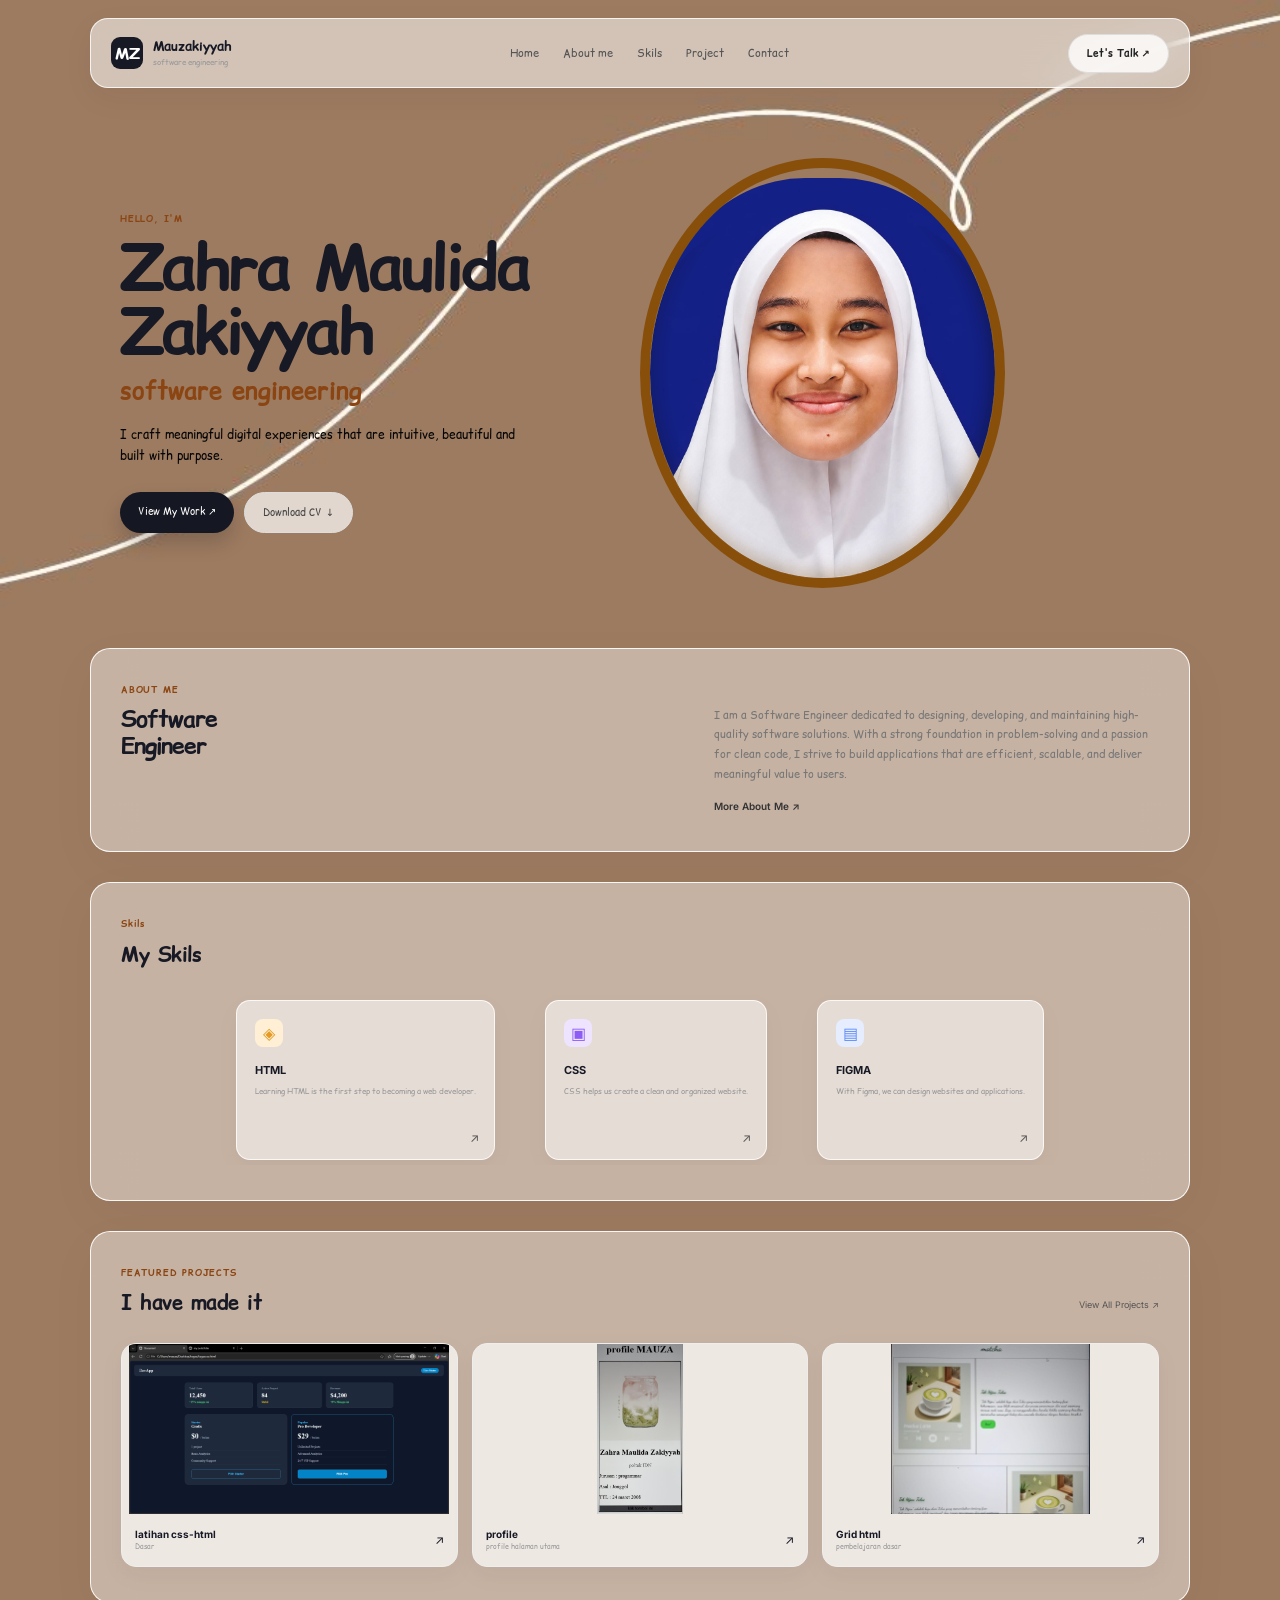
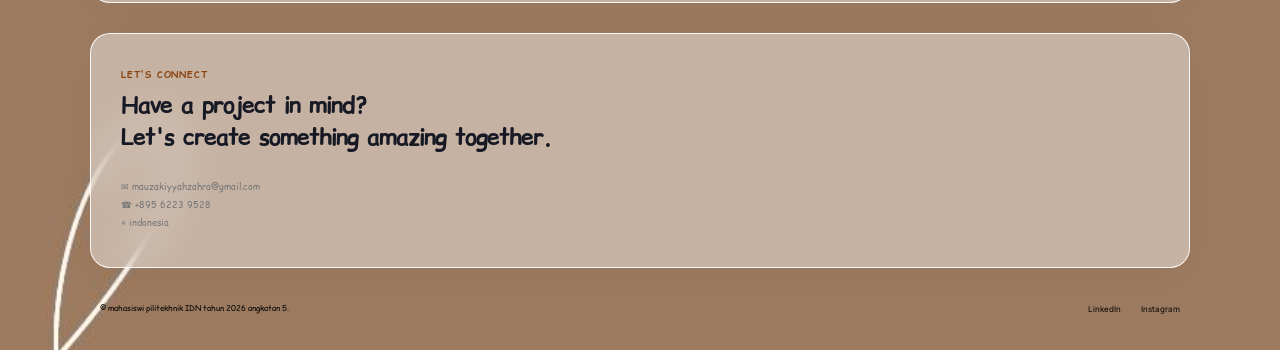
==== index.html @ 2c48663e "frst commit" ====
<!DOCTYPE html>
<html lang="en">
<head>
    <meta charset="UTF-8">
    <meta name="viewport" content="width=device-width, initial-scale=1.0">
    <title>my portofolio</title>
    <link rel="stylesheet" href="style.css">
    <link rel="preconnect" href="https://fonts.googleapis.com">
    <link rel="preconnect" href="https://fonts.gstatic.com" crossorigin>
    <link href="https://fonts.googleapis.com/css2?family=Inter:wght@400;500;600;700;800&display=swap" rel="stylesheet">
</head>
<body>
    <div class="container">
        <!-- NAVBAR -->
        <header class="navbar">
            <div class="logo">
                <div class="logo-icon">MZ</div>
                <div>
                    <strong>Mauzakiyyah</strong>
                    <span>software engineering</span>
                </div>
            </div>

            <nav>
                <a href="#home">Home</a>
                <a href="#about">About me</a>
                <a href="#services">Skils</a>
                <a href="#work">Project</a>
                <!-- <a href="#process">Pr</a>
                <a href="#testimonials">Testimonials</a> -->
                <a href="#contact">Contact</a>
            </nav>

            <a href="#contact" class="talk-btn">
                Let's Talk ↗
            </a>
        </header>


        <!-- HERO -->
        <section class="hero" id="home">

            <div class="hero-content">

                <p class="small-title">HELLO, I'M</p>

                <h1>Zahra Maulida Zakiyyah</h1>

                <h2>software engineering</h2>

                <p class="description">
                    I craft meaningful digital experiences that are intuitive,
                    beautiful and built with purpose.
                </p>

                <div class="hero-buttons">
                    <a href="#work" class="primary-btn">
                        View My Work ↗
                    </a>

                    <a href="#" class="secondary-btn">
                        Download CV ↓
                    </a>
                </div>

              
            </div>

            <div class="hero-image">

                <img src="asset/me2.jpeg" alt="Profile">

            
            </div>

        </section>


        <!-- ABOUT -->
        <section class="about section" id="about">

            <div class="section-label">ABOUT ME</div>

            <div class="about-grid">

                <div>
                    <h2>
                        Software<br>
                        Engineer
                    </h2>

                </div>

                <div class="about-text">
                    <p>
                        I am a Software Engineer dedicated to designing, developing, and maintaining high-quality software solutions. With a strong foundation in problem-solving and a passion for clean code, I strive to build applications that are efficient, scalable, and deliver meaningful value to users.
                    </p>

                    

                    <a href="#" class="text-link">
                        More About Me ↗
                    </a>
                </div>

            </div>

        </section>


        <!-- SERVICES -->
        <section class="section" id="services">

            <div class="section-label">Skils</div>

            <h2 class="section-title">My Skils</h2>

            <div class="cards">

                <div class="service-card">
                    <div class="icon">◈</div>
                    <h3>HTML</h3>
                    <p>
                        Learning HTML is the first step to becoming a web developer.
                    </p>
                    <a href="#">↗</a>
                </div>

                <div class="service-card">
                    <div class="icon purple">▣</div>
                    <h3>CSS</h3>
                    <p>
                        CSS helps us create a clean and organized website.
                    </p>
                    <a href="#">↗</a>
                </div>

                <div class="service-card">
                    <div class="icon blue">▤</div>
                    <h3>FIGMA</h3>
                    <p>
                        With Figma, we can design websites and applications.
                    </p>
                    <a href="#">↗</a>
                </div>

                <!-- <div class="service-card">
                    <div class="icon green">◉</div>
                    <h3>User Research</h3>
                    <p>
                        Understanding users deeply through research
                        and testing.
                    </p>
                    <a href="#">↗</a>
                </div> -->

            </div>

        </section>


        <!-- TOOLS -->
        <!-- <section class="section tools-section">

            <div class="section-label">TOOLS & SKILLS</div>

            <h2 class="section-title">Technologies I Use</h2>

            <div class="tools">

                <div class="tool">css</div>
                <div class="tool">html</div>
                <div class="tool">vscode</div>
                

            </div>

        </section> -->


        <!-- PROJECTS -->
        <section class="section" id="work">

            <div class="section-header">

                <div>
                    <div class="section-label">FEATURED PROJECTS</div>
                    <h2 class="section-title">I have made it</h2>
                </div>

                <a href="#" class="view-all">View All Projects ↗</a>

            </div>

            <div class="projects">

                <div class="project-card">

                    <div class="project-image finance">
                        <img src="asset/Document and 1 more page - Personal - Microsoft​ Edge 16_09_2026 05_35_16.png" alt="">
                        <div class="fake-screen">
                            <div class="fake-chart"></div>
                        </div>
                    </div>

                    <div class="project-info">
                        <div>
                            <h3>latihan css-html </h3>
                            <p>Dasar</p>
                        </div>

                        <span>↗</span>
                    </div>

                </div>


                <div class="project-card">

                    <div class="project-image dashboard">
                        <img src="asset/prto1.jpeg" alt="">
                        <div class="dashboard-box">
                        </div>
                    </div>

                    <div class="project-info">
                        <div>
                            <h3>profile</h3>
                            <p>profile halaman utama</p>
                        </div>

                        <span>↗</span>
                    </div>

                </div>


                <div class="project-card">

                    <div class="project-image landing">
                        <img src="asset/prto2.jpeg" alt="">
                        <div class="landing-box">
                        </div>
                    </div>

                    <div class="project-info">
                        <div>
                            <h3>Grid html</h3>
                            <p>pembelajaran dasar</p>
                        </div>

                        <span>↗</span>
                    </div>

                </div>

            </div>

        </section>


        


        <!-- CONTACT -->
         <section class="contact section" id="contact">

             <div class="contact-info">

                 <div class="section-label">LET'S CONNECT</div>

                <h2>
                    Have a project in mind?
                    <br>
                    Let's create something amazing
                    together.
                    
                </h2> 

                 <div class="contact-list">
                    <p>✉ mauzakiyyahzahra@gmail.com</p>
                    <p>☎ +895 6223 9528</p>
                    <p>⌖  indonesia</p>  
                </div>

            </div>

        </section> 


        <!-- FOOTER -->
        <footer>
            <p>© mahasiswi pilitekhnik IDN tahun 2026 angkatan 5.</p>

            <div>
                <a href="#">LinkedIn</a>
                
                <a href="#">Instagram</a>
            </div>
        </footer>

    </div>

</body>
</html>
</html>
---- style.css ----
@import url('https://fonts.googleapis.com/css2?family=Caveat:wght@400..700&family=Comic+Relief:wght@400;700&family=Delius&display=swap');
h1, h2, p{
    font-family: "Comic Relief", system-ui;
}
* {
    margin: 0;
    padding: 0;
    box-sizing: border-box;
}

html {
    scroll-behavior: smooth;
}

body {
    font-family: "Inter", sans-serif;
    background:
        radial-gradient(circle at 10% 10%, #dadbd9 0%, transparent 30%),
        radial-gradient(circle at 90% 30%, #e2e4e2 0%, transparent 30%),
        linear-gradient(135deg, #d1d2d1, #dfe1df);

    color: #171925;
    line-height: 1.5;
    background-image: url(asset/wlppr.jpg);
    background-size: cover;
    height: 1000px
    


}


/*CONTAINER*/

.container {
    width: min(1100px, 92%);
    margin: auto;
}


/* NAVBAR*/

.navbar {
    height: 70px;
    display: flex;
    align-items: center;
    justify-content: space-between;
    padding: 10px 20px;
    margin-top: 18px;
    border: 1px solid rgba(255,255,255,.8);
    background: rgba(255,255,255,.55);
    font-family: "Comic Relief", system-ui;
    backdrop-filter: blur(20px);
    border-radius: 18px;
    box-shadow:
        0 10px 30px rgba(40,40,60,.06);

}


.logo {
    display: flex;
    align-items: center;
    gap: 10px;
    
}


.logo-icon {
    width: 32px;
    height: 32px;

    display: flex;
    align-items: center;
    justify-content: center;

    border-radius: 9px;

    background: #171925;
    color: white;
    font-family: "Comic Relief", system-ui;

    font-weight: 700;
}


.logo strong {
    display: block;
    font-size: 13px;
}


.logo span {
    display: block;

    color: #999;
    font-size: 8px;
}


nav {
    display: flex;
    gap: 24px;
    
}


nav a {
    color: #555;

    font-size: 11px;

    text-decoration: none;
    font-family: "Comic Relief", system-ui;

    transition: .3s;
}


.talk-btn {
    text-decoration: none;

    font-size: 10px;
    font-weight: 600;

    color: #222;

    background: rgba(255,255,255,.8);

    padding: 11px 18px;

    border-radius: 50px;

    border: 1px solid #ddd;
}


/*HERO*/

.hero {
    min-height: 520px;

    display: grid;
    grid-template-columns: 1fr 1fr;

    align-items: center;
    padding: 70px 30px 30px;
    position: relative;
    overflow: hidden;
}
.hero-content {
    position: relative;
    z-index: 2;
}
.small-title,
.section-label {
    color: #8B4513;
    font-size: 9px;
    font-weight: 700;
    letter-spacing: .8px;
    margin-bottom: 8px;
    font-family: "Comic Relief", system-ui;
}
.hero h1 {
    font-size: clamp(42px, 5vw, 65px);
    line-height: 1;
    letter-spacing: -3px;
    margin-bottom: 10px;
}
.hero h2 {
    color: #8B4513;
    font-size: 24px;
    margin-bottom: 15px;
}
.description {
    max-width: 400px;
    color: #050505;
    font-size: 12px;
    line-height: 1.8;
}
.hero-image{
    position: absolute;
    width: 365px;
    height: 365px;
    border: 10px solid rgb(136, 79, 10);
    border-radius: 50%;
    z-index: -1;
    overflow: hidden;
    box-sizing:border-box
    display: flex;
    object-fit: cover;

}
.hero-image img{
    width: 100%;
    height: 100%;
    object-fit: cover;
    box-sizing:border-box
}
.hero-buttons {
    display: flex;
    gap: 10px;
    margin-top: 25px;
}
.primary-btn,
.secondary-btn {
    padding: 12px 18px;
    border-radius: 25px;
    font-size: 10px;
    text-decoration: none;
    font-family: "Comic Relief", system-ui;
}
.primary-btn {
    color: white;
    background: #151722;
    box-shadow: 0 10px 20px rgba(20,20,30,.2);
}
.secondary-btn {
    color: #444;
    background: rgba(255,255,255,.7);
    border: 1px solid #ddd;
}
.trusted {
    display: flex;
    align-items: center;
    gap: 20px;
    margin-top: 50px;
    color: #aaa;
    font-size: 9px;
}
.trusted b {
    color: #999;
    font-size: 10px;
    font-family: "Comic Relief", system-ui;
}
/*HERO IMAGE*/
.hero-image {
    position: relative;
    height: 430px;
    display: flex;
    align-items: flex-end;
    justify-content: center;
}
.hero-image::before {
    content: "";
    position: absolute;
    width: 370px;
    height: 370px;
    border-radius: 45%;
    border: 1px solid rgba(255,255,255,.8);
    background: linear-gradient(
        145deg,
        rgba(255,255,255,.7),
        rgba(230,230,240,.2)
    );
    backdrop-filter: blur(10px);
    transform: rotate(-8deg);
}
.hero-image img {
    position: relative;
    z-index: 2;
    width: 350px;
    height: 400px;
    object-fit: cover;
    object-position: center;
    border-radius: 45% 45% 15% 15%;
    mix-blend-mode: multiply;
}
/* Experience card */
.experience {
    position: absolute;
    top: 35px;
    right: 10px;
    z-index: 5;
    width: 70px;
    height: 75px;
    padding: 12px;
    border-radius: 15px;
    background: rgba(255,255,255,.65);
    backdrop-filter: blur(15px);
    box-shadow: 0 10px 30px rgba(0,0,0,.07);
}
.experience strong {
    display: block;

    font-size: 20px;
}
.experience span {
    font-size: 7px;

    color: #888;
}
/* Growth */

/*SECTIONS*/
.section {
    margin-top: 30px;

    padding: 35px 30px;

    border-radius: 20px;

    border: 1px solid rgba(255,255,255,.9);

    background: rgba(255,255,255,.42);

    backdrop-filter: blur(20px);

    box-shadow:
        0 15px 50px rgba(30,30,50,.04);
}
.section-title {
    font-size: 20px;

    margin-bottom: 25px;

    letter-spacing: -.5px;
}
.section-header {
    display: flex;

    justify-content: space-between;

    align-items: center;
}
.view-all {
    font-size: 9px;

    color: #555;

    text-decoration: none;
}


/*ABOUT*/

.about-grid {
    display: grid;

    grid-template-columns: 1.2fr 1fr;

    gap: 60px;
}


.about h2 {
    font-size: 23px;

    line-height: 1.2;

    letter-spacing: -1px;
}


.about-text {
    font-size: 11px;

    color: #777;

    line-height: 1.8;
}


.about-text p {
    margin-bottom: 12px;
}


.text-link {
    color: #333;

    font-size: 10px;

    text-decoration: none;

    font-weight: 600;
}


.stats {
    display: flex;

    gap: 45px;

    margin-top: 30px;
}


.stat strong {
    display: block;

    font-size: 18px;
}


.stat span {
    display: block;

    color: #999;

    font-size: 8px;
}


/* ================================
   SERVICE CARDS
================================ */

.cards {
    height: 170px;
    width: 100%;
    overflow: hidden; 
    display: flex;
    align-items: center;
    justify-content: center;
    gap: 50px;
}


.service-card {
    min-height: 160px;

    position: relative;

    padding: 18px;

    border-radius: 14px;

    background: rgba(255,255,255,.55);

    border: 1px solid rgba(255,255,255,.8);

    box-shadow: 0 8px 25px rgba(30,30,50,.04);

    transition: .3s;
}


.service-card:hover {
    transform: translateY(-5px);

    box-shadow: 0 15px 30px rgba(30,30,50,.1);
}


.icon {
    width: 28px;
    height: 28px;

    display: flex;
    align-items: center;
    justify-content: center;

    border-radius: 8px;

    background: #fff0d5;

    color: #e59a24;

    margin-bottom: 15px;
}


.icon.purple {
    color: #8c5cf5;

    background: #eee4ff;
}


.icon.blue {
    color: #5d8cf5;

    background: #e5edff;
}


.icon.green {
    color: #46b9ad;

    background: #e1f7f4;
}


.service-card h3 {
    font-size: 11px;

    margin-bottom: 8px;
}


.service-card p {
    color: #999;

    font-size: 8px;

    line-height: 1.6;
}


.service-card > a {
    position: absolute;
   

    right: 15px;
    bottom: 12px;

    color: #555;

    font-size: 12px;

    text-decoration: none;
}


/*TOOLS */


/*PROJECTS */

.projects {
    display: grid;
    object-fit: contain;
    object-fit: cover;
    


    grid-template-columns: repeat(3, 1fr);

    gap: 14px;
}


.project-card {
    overflow: hidden;
    object-fit: contain;
    object-fit: cover;

    border-radius: 15px;

    background: rgba(255,255,255,.7);

    border: 1px solid #eee;

    box-shadow: 0 8px 25px rgba(30,30,50,.05);
}


.project-image {
    height: 170px;
    width: 100%;
    overflow: hidden; 
    display: flex;
    align-items: center;
    justify-content: center;
}
.project-image img{
    aspect-ratio: 1 / 1;
    object-fit: cover;
    width: 100%;
    object-fit: contain;
    height: 100%;
}



.fake-screen strong,
.dashboard-box strong {
    display: block;
    margin-top: 10px;
    font-size: 18px;
}


.fake-chart {
    height: 25px;
    margin-top: 10px;
    border-bottom: 2px solid #8b79ff;
    transform: skewY(-8deg);
}


.bars {
    display: flex;

    gap: 5px;

    align-items: flex-end;

    height: 40px;

    margin-top: 10px;
}


.bars i {
    width: 12px;

    height: 20px;

    background: #a59aff;

    border-radius: 3px;
}


.bars i:nth-child(2) {
    height: 30px;
}


.bars i:nth-child(3) {
    height: 18px;
}


.bars i:nth-child(4) {
    height: 35px;
}


.bars i:nth-child(5) {
    height: 28px;
}


.landing-box h3 {
    font-size: 14px;
}


.landing-box p {
    font-size: 7px;

    color: #888;

    margin: 5px 0;
}


.landing-box button {
    border: 0;

    padding: 6px 10px;

    border-radius: 10px;

    font-size: 7px;

    background: #222;

    color: white;
}


.project-info {
    padding: 13px;

    display: flex;

    align-items: center;

    justify-content: space-between;
}


.project-info h3 {
    font-size: 10px;
}


.project-info p {
    font-size: 7px;

    color: #999;
}


.project-info > span {
    font-size: 12px;
}


/*PROCESS*/

.process {
    display: grid;

    grid-template-columns: repeat(5, 1fr);

    gap: 10px;
}


.process-card {
    min-height: 130px;

    padding: 15px;

    border-radius: 12px;

    background: rgba(255,255,255,.55);

    border: 1px solid #eee;
}


.process-card > span {
    color: #999;

    font-size: 8px;
}


.process-card h3 {
    margin-top: 15px;

    font-size: 10px;
}


.process-card p {
    margin-top: 7px;

    font-size: 7px;

    color: #999;

    line-height: 1.6;
}




/*CONTACT*/

.contact {
    display: grid;

    grid-template-columns: 1fr 1.2fr;

    gap: 50px;

    align-items: center;
}


.contact-info h2 {
    font-size: 23px;

    line-height: 1.35;

    letter-spacing: -1px;
}


.contact-list {
    margin-top: 25px;

    color: #777;

    font-size: 9px;

    line-height: 2;
}


.contact-form {
    display: flex;

    flex-direction: column;

    gap: 10px;
}


.input-row {
    display: grid;

    grid-template-columns: 1fr 1fr;

    gap: 10px;
}


.contact-form input,
.contact-form textarea {
    width: 100%;

    border: 1px solid #e5e5e5;

    background: rgba(255,255,255,.65);

    border-radius: 10px;

    padding: 13px;

    outline: none;

    font-family: inherit;

    font-size: 9px;
}


.contact-form textarea {
    min-height: 100px;

    resize: vertical;
}


.contact-form input:focus,
.contact-form textarea:focus {
    border-color: #8b7cff;

    box-shadow: 0 0 0 3px rgba(139,124,255,.1);
}


.contact-form button {
    border: 0;

    padding: 13px;

    border-radius: 10px;

    background: #151722;

    color: white;

    cursor: pointer;

    font-size: 9px;

    transition: .3s;
}


.contact-form button:hover {
    transform: translateY(-2px);

    box-shadow: 0 10px 20px rgba(0,0,0,.15);
}


/*FOOTER*/

footer {
    padding: 35px 10px;

    display: flex;

    align-items: center;

    justify-content: space-between;

    color: #080808;

    font-size: 8px;
}


footer div {
    display: flex;

    gap: 20px;
}


footer a {
    color: #050505;

    text-decoration: none;
} */
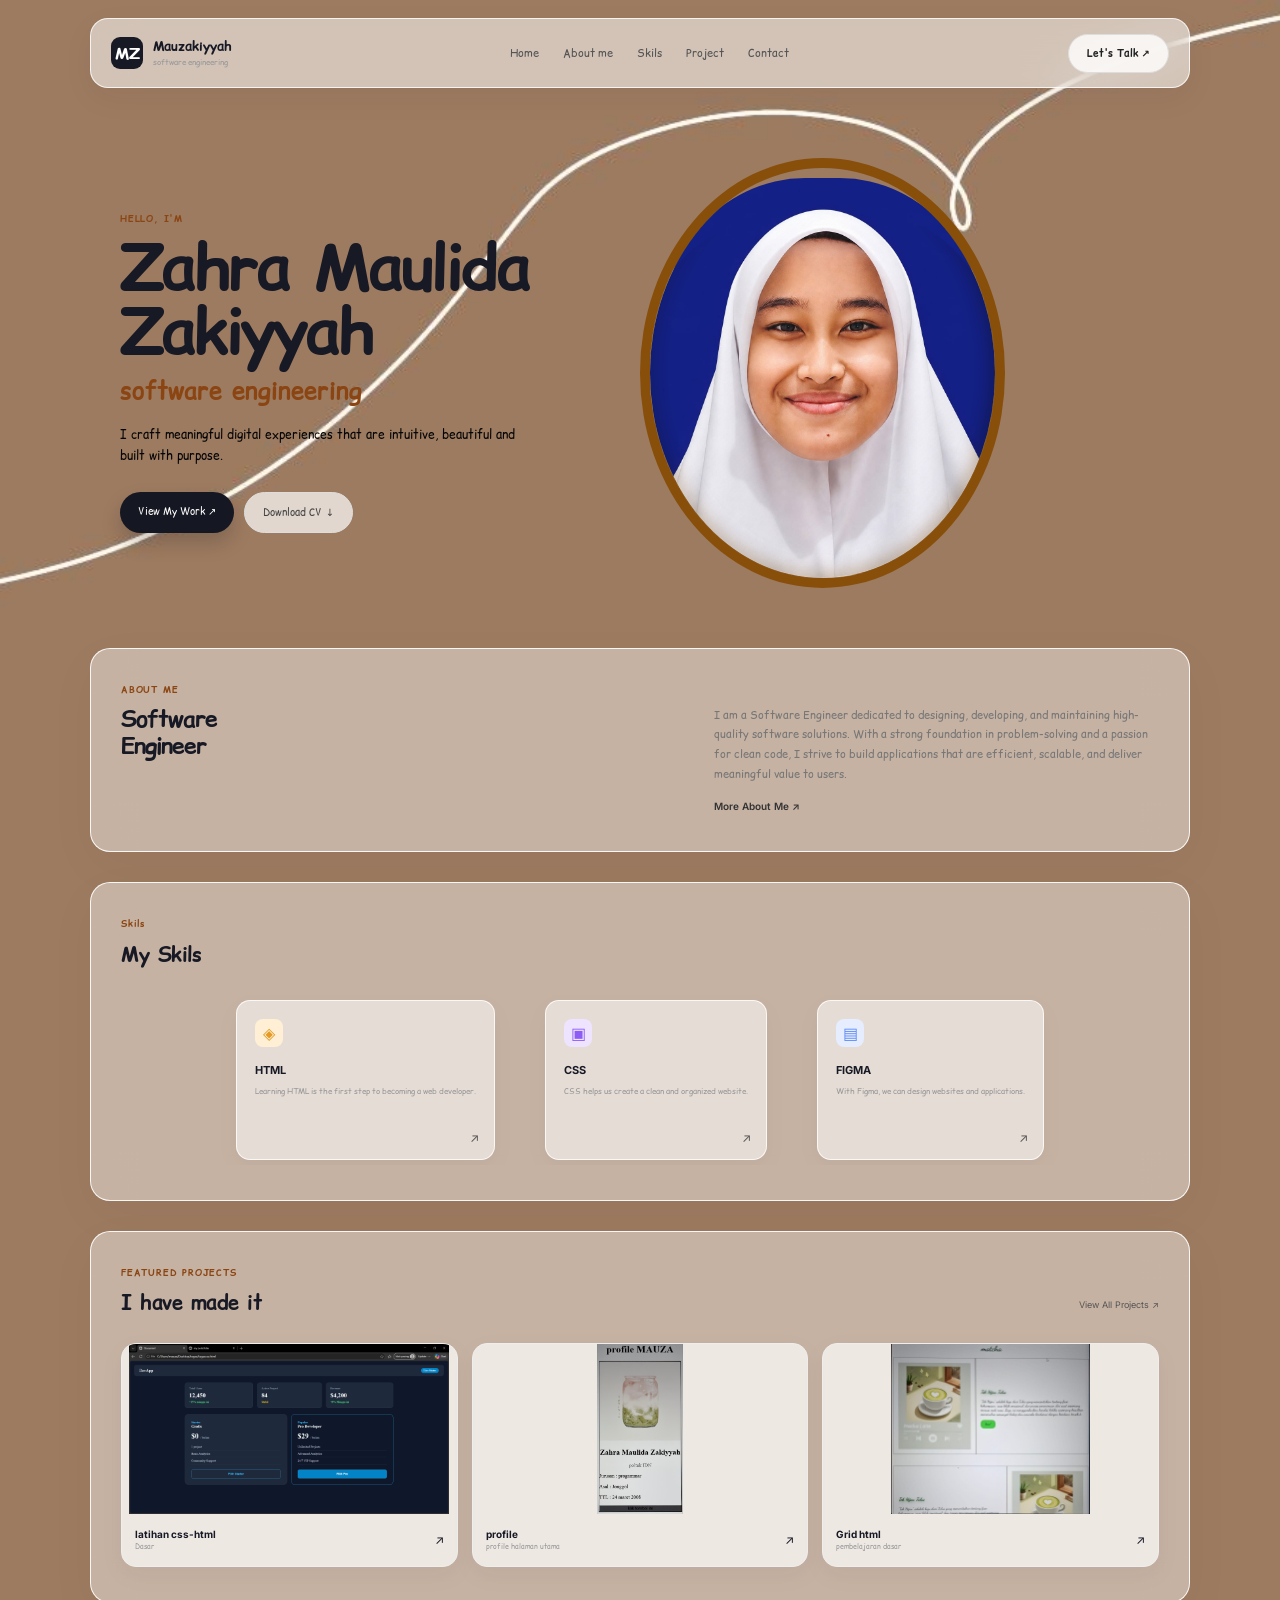
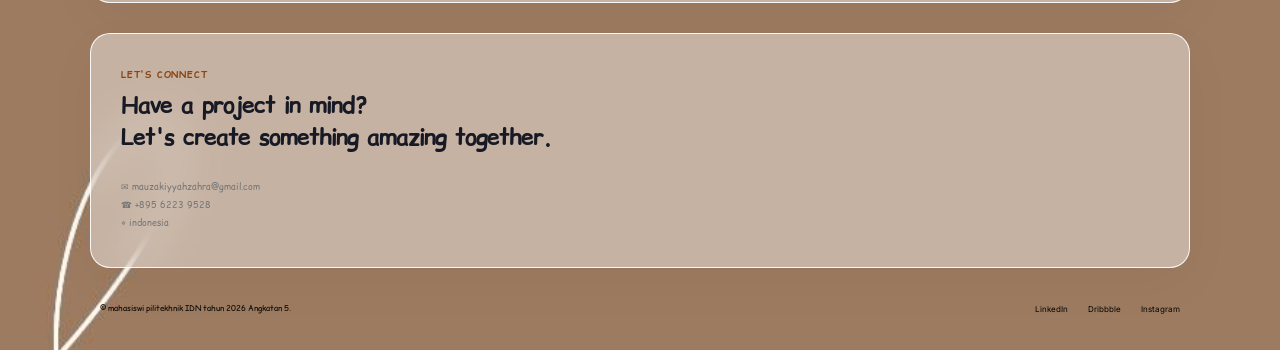
==== commit f5317d2c: "second commit" ====
--- a/index.html
+++ b/index.html
@@ -290,11 +290,11 @@
 
         <!-- FOOTER -->
         <footer>
-            <p>© mahasiswi pilitekhnik IDN tahun 2026 angkatan 5.</p>
+            <p>© mahasiswi pilitekhnik IDN tahun 2026 Angkatan 5.</p>
 
             <div>
                 <a href="#">LinkedIn</a>
-                
+                <a href="#">Dribbble</a>
                 <a href="#">Instagram</a>
             </div>
         </footer>
